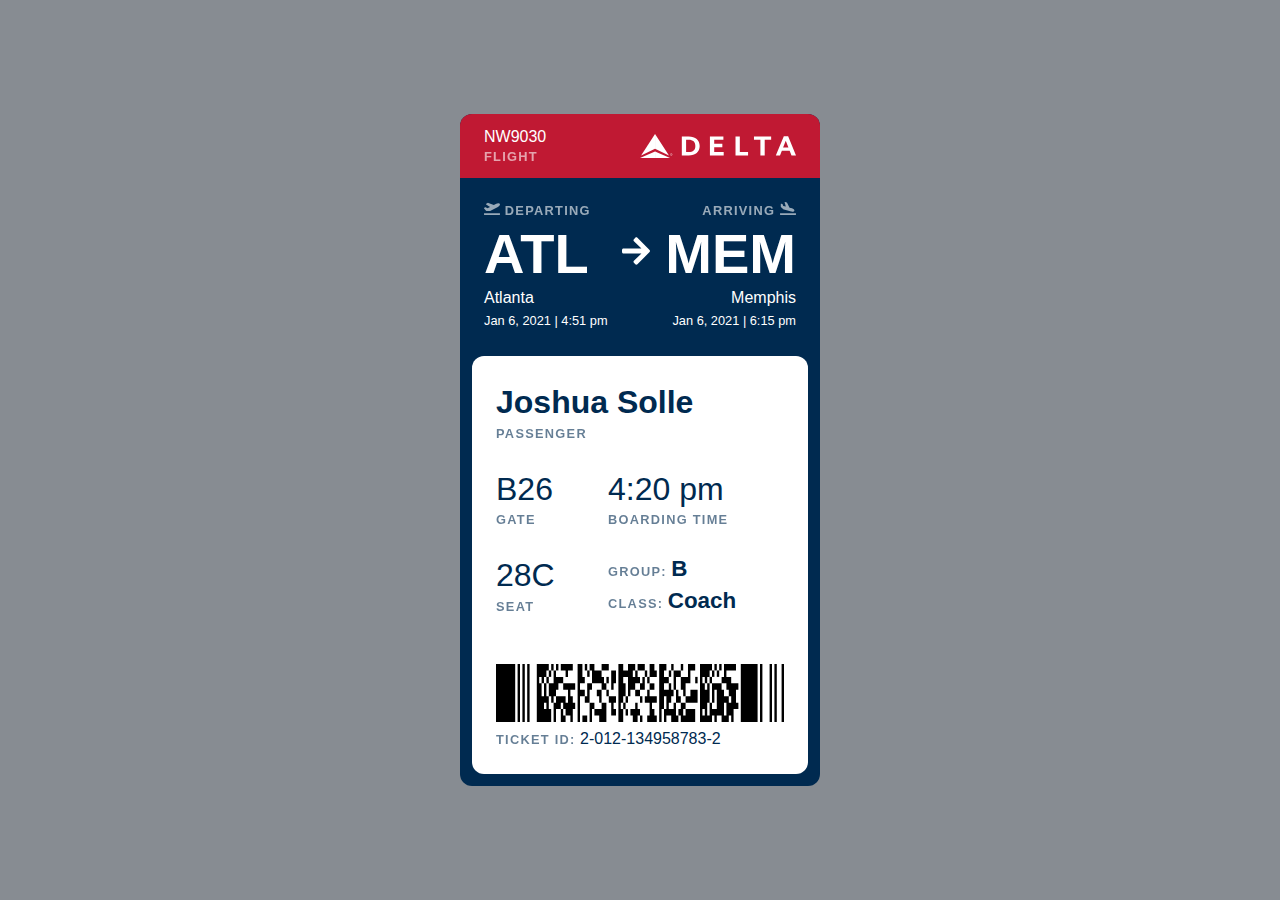
==== boarding-pass/index.html @ 17b0fad1 "Add Boarding Pass" ====
<!doctype html>
<head>
  <meta charset="utf-8">
  <title>A Better Boarding Pass</title>
  <meta name="description" content="A frontend dev aptitude test by Deep Space Robots.">
  <meta name="viewport" content="width=device-width, initial-scale=1">
  <link rel="stylesheet" href="reset.css">
  <link rel="stylesheet" href="style.css">
</head>
<body>

<div class="boarding-pass">
  <div class="flight">
  <div class="flight-info">
    <div class="title">
      NW9030
    </div>
    <div class="label">
      Flight
    </div>
  </div><img src="assets/delta-logo.svg"></div>
  <div class="trip">
    <div class="departing">
      <div class="label">
        <img alt="An airplane taking off" class="icon" src="assets/icon-plane-departure.svg"> Departing
      </div><abbr class="airport" title="Hartsfield-Jackson Atlanta International Airport">ATL</abbr>
      <div class="city">
        Atlanta
      </div><time datetime="2021-01-06 16:51:00 EST">Jan 6, 2021 | 4:51 pm</time>
    </div>
    <div class="in-air"><img alt="An airplane landing" class="icon" src="assets/icon-arrow-right.svg"></div>
    <div class="arriving">
      <div class="label">Arriving <img alt="An airplane landing" class="icon" src="assets/icon-plane-arrival.svg"></div><abbr class="airport" title="Memphis International Airport">MEM</abbr>
      <div class="city">
        Memphis
      </div><time datetime="2021-01-06 18:15:00 EST">Jan 6, 2021 | 6:15 pm</time>
    </div>
  </div>
  <div class="passenger">
    <h1>Joshua Solle</h1>
    <div class="label">
      Passenger
    </div>
    <ul class="boarding-details">
      <li class="gate">
        <div class="title">
          B26
        </div>
        <div class="label">
          Gate
        </div>
      </li>
      <li class="time">
        <div class="title">
          4:20 pm
        </div>
        <div class="label">
          Boarding Time
        </div>
      </li>
      <li class="gate">
        <div class="title">
          28C
        </div>
        <div class="label">
          Seat
        </div>
      </li>
      <li>
        <div class="group">
          <span class="label">Group:</span> <span class="title">B</span>
        </div>
        <div class="class">
          <span class="label">Class:</span> <span class="title">Coach</span>
        </div>
      </li>
    </ul><img alt="Boarding Pass QR Code" class="barcode" src="assets/barcode-1.svg"> <span class="label">Ticket ID:</span> <span class="title">2-012-134958783-2</span>
  </div>
</div>
  
</body>
</html>
---- boarding-pass/style.css ----
:root {
	--spacing: 1.5rem;
	--red: #c01933;
	--blue: #002a50;
  }
  
  body {
	font-family: -apple-system,BlinkMacSystemFont,"Segoe UI",Roboto,Oxygen-Sans,Ubuntu,Cantarell,"Helvetica Neue",sans-serif;
	background:#878c92;
	line-height: 1.4;

  }
  
  .boarding-pass {
	  border-radius:0;
	  overflow:hidden;
	width: 100%;
	height:100vh;
	background: var(--blue);

  }
  .in-air{
	  font-size:2em;
	  padding:1em 0;
	  filter:invert(1);
  }

  .flight{
	  color:#fff;
	  background:var(--red);
	  padding: .75em var(--spacing) .75em var(--spacing);
	  display:flex;
	  justify-content: space-between;
  }
  .flight img{
	  filter:grayscale(1) brightness(1000);
	  width:50%;
  }
  
  .label {
	opacity: 0.6;
	font-size: 0.8em;
	text-transform: uppercase;
	letter-spacing: 0.1em;
	font-weight: 800;
  }
  
  .trip {
	background: var(--blue);
	color:#fff;
	padding: var(--spacing);
	display: flex;
	justify-content: space-between;
  }
  .trip .label .icon{
	  filter:invert(1);
  }
.trip time{
	font-size:.8em;
}
  .arriving{
	text-align: right;
  }

  .icon{
	  display:inline-block;
	  height:1em;
  }



  .airport {

	font-size: 3.5rem;
	line-height:1.2;
	font-weight: 800;
  }
  abbr[title]{
	  text-decoration:none;
  }
  
  .passenger {
	border-radius:.75em;
	  background:#fff;
	  margin:0 .75em .75em .75em;
	color:var(--blue);
	padding: var(--spacing);
  }

  
  .boarding-details {
	display: grid;
	margin-top: var(--spacing);
	grid-template-columns: 1fr 2fr;
	grid-gap: var(--spacing);
	align-items: end;
  }
  .boarding-details .title {
	font-size: 2em;
  }
  
  .group .title,
  .class .title {
	font-size: 1.4em;
	font-weight: 600;
  }
  
  h1 {
	font-size: 2em;
	font-weight: 800;
  }
  .barcode{
	margin-top:3em;
  }


  @media only screen and (min-width: 400px) {
	body {
		display:flex;
		align-items:center;
		justify-content:center;
		min-height:100vh;
	}
	.boarding-pass {
		border-radius:.75em;
		overflow:hidden;
	  width: 360px;
	  height:auto;
	}
  }
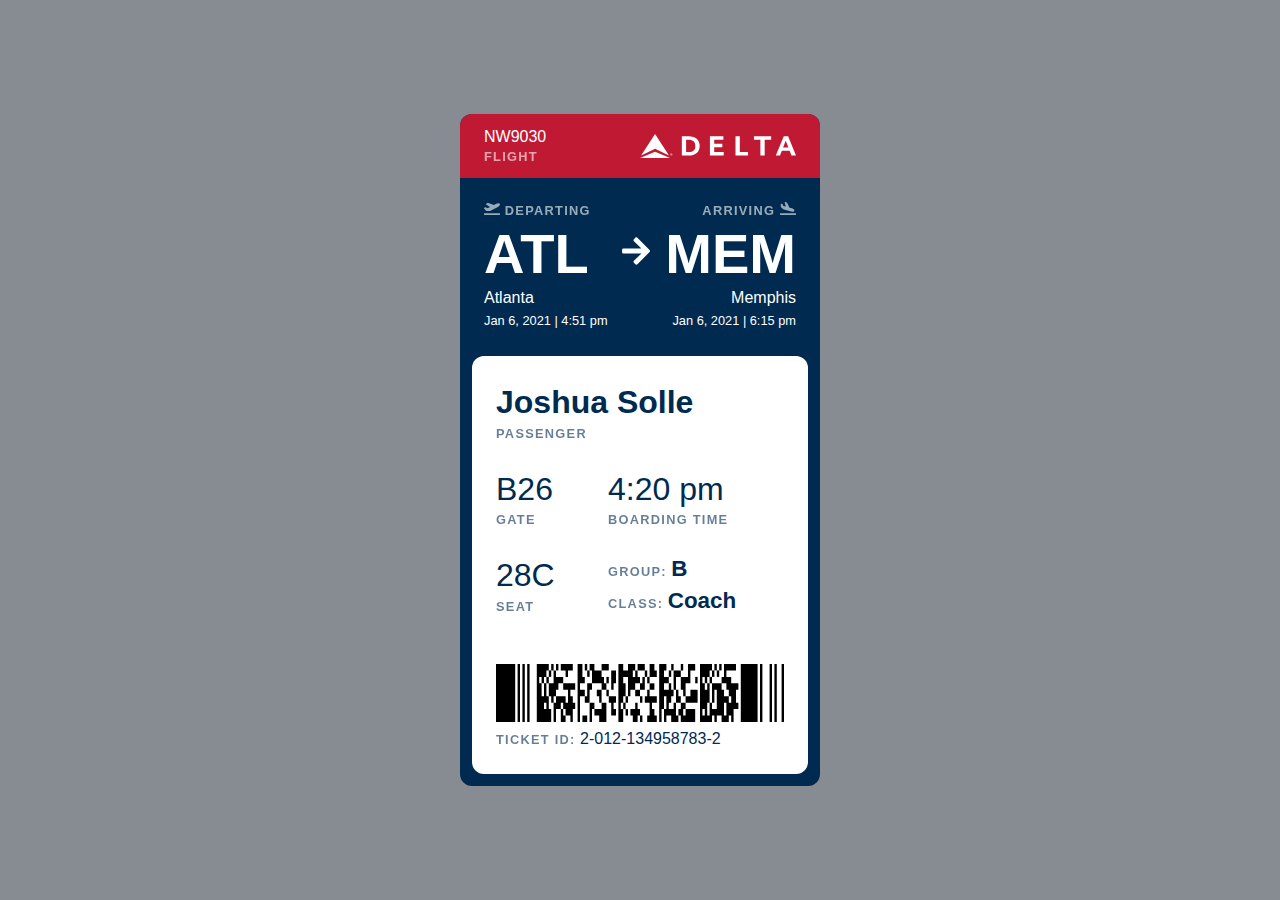
==== commit 6bb59d5b: "make offset interactive" ====
--- a/boarding-pass/index.html
+++ b/boarding-pass/index.html
@@ -4,8 +4,8 @@
   <title>A Better Boarding Pass</title>
   <meta name="description" content="A frontend dev aptitude test by Deep Space Robots.">
   <meta name="viewport" content="width=device-width, initial-scale=1">
-  <link rel="stylesheet" href="reset.css">
-  <link rel="stylesheet" href="style.css">
+  <link rel="stylesheet" href="assets/reset.css">
+  <link rel="stylesheet" href="assets/style.css">
 </head>
 <body>
 
--- a/boarding-pass/assets/style.css
+++ b/boarding-pass/assets/style.css
@@ -0,0 +1,132 @@
+:root {
+	--spacing: 1.5rem;
+	--red: #c01933;
+	--blue: #002a50;
+}
+  
+  body {
+	font-family: -apple-system,BlinkMacSystemFont,"Segoe UI",Roboto,Oxygen-Sans,Ubuntu,Cantarell,"Helvetica Neue",sans-serif;
+	background:#878c92;
+	line-height: 1.4;
+
+  }
+  
+  .boarding-pass {
+	  border-radius:0;
+	  overflow:hidden;
+	width: 100%;
+	height:100vh;
+	background: var(--blue);
+
+  }
+  .in-air{
+	  font-size:2em;
+	  padding:1em 0;
+	  filter:invert(1);
+  }
+
+  .flight{
+	  color:#fff;
+	  background:var(--red);
+	  padding: .75em var(--spacing) .75em var(--spacing);
+	  display:flex;
+	  justify-content: space-between;
+	  	align-items:center;
+  }
+  .flight img{
+	  filter:grayscale(1) brightness(1000);
+	  width:50%;
+  }
+  
+  .label {
+	opacity: 0.6;
+	font-size: 0.8em;
+	text-transform: uppercase;
+	letter-spacing: 0.1em;
+	font-weight: 800;
+  }
+  
+  .trip {
+	background: var(--blue);
+	color:#fff;
+	padding: var(--spacing);
+	display: flex;
+	justify-content: space-between;
+
+  }
+  .trip .label .icon{
+	  filter:invert(1);
+  }
+.trip time{
+	font-size:.8em;
+}
+  .arriving{
+	text-align: right;
+  }
+
+  .icon{
+	  display:inline-block;
+	  height:1em;
+  }
+
+
+
+  .airport {
+
+	font-size: 3.5rem;
+	line-height:1.2;
+	font-weight: 800;
+  }
+  abbr[title]{
+	  text-decoration:none;
+  }
+  
+  .passenger {
+	border-radius:.75em;
+	  background:#fff;
+	  margin:0 .75em .75em .75em;
+	color:var(--blue);
+	padding: var(--spacing);
+  }
+
+  
+  .boarding-details {
+	display: grid;
+	margin-top: var(--spacing);
+	grid-template-columns: 1fr 2fr;
+	grid-gap: var(--spacing);
+	align-items: end;
+  }
+  .boarding-details .title {
+	font-size: 2em;
+  }
+  
+  .group .title,
+  .class .title {
+	font-size: 1.4em;
+	font-weight: 600;
+  }
+  
+  h1 {
+	font-size: 2em;
+	font-weight: 800;
+  }
+  .barcode{
+	margin-top:3em;
+  }
+
+
+  @media only screen and (min-width: 400px) {
+	body {
+		display:flex;
+		align-items:center;
+		justify-content:center;
+		min-height:100vh;
+	}
+	.boarding-pass {
+		border-radius:.75em;
+		overflow:hidden;
+	  width: 360px;
+	  height:auto;
+	}
+  }